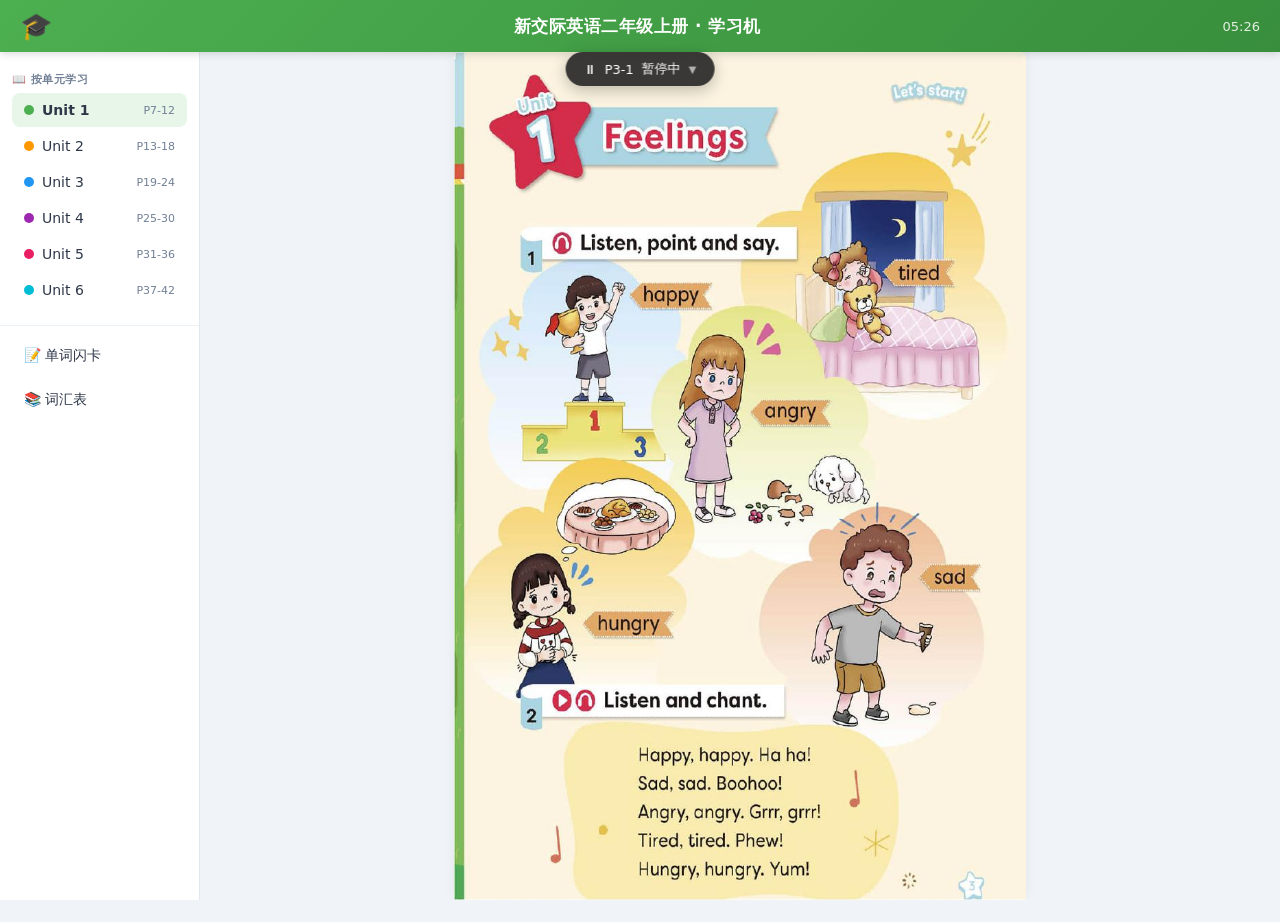
==== 学习机/index.html @ 30597333 "清除跟读录音功能：移除 HTML/CSS/JS 中所有 recorder 相关代码" ====
<!DOCTYPE html>
<html lang="zh-CN">
<head>
  <meta charset="UTF-8">
  <meta name="viewport" content="width=device-width, initial-scale=1.0, viewport-fit=cover">
  <title>🎓 新交际英语二年级上册 · 学习机</title>
  <link rel="stylesheet" href="css/style.css">
  <link rel="stylesheet" href="css/components.css">
</head>
<body>
  <div id="app">
    <!-- ===== 顶部标题栏 ===== -->
    <header id="topbar">
      <span class="logo">🎓</span>
      <h1>新交际英语二年级上册 · 学习机</h1>
      <span id="clock"></span>
    </header>

    <!-- ===== 主体布局 ===== -->
    <div id="main-layout">
      <!-- 左侧导航 -->
      <nav id="sidebar">
        <div class="sidebar-section">
          <div class="sidebar-title">📖 按单元学习</div>
          <ul id="unit-list"></ul>
        </div>
        <div class="sidebar-divider"></div>
        <div class="sidebar-actions">
          <button class="sidebar-btn" id="btn-flashcards">📝 单词闪卡</button>
          <button class="sidebar-btn" id="btn-vocab">📚 词汇表</button>
        </div>
      </nav>

      <!-- 右侧内容区：课本 + 媒体 -->
      <main id="content">
        <div id="textbook-view">
          <!-- 课本区域（由 pdf-viewer.js 渲染） -->
          <div id="pdf-container"></div>
          <!-- 媒体面板（由 pdf-viewer.js 渲染） -->
          <div id="media-panel"></div>
        </div>
      </main>
    </div>

        <!-- ===== 移动端浮动底栏 ===== -->
        <div id="audio-indicator" class="audio-indicator" onclick="toggleIndicatorMenu()">
      <span id="ai-icon">🎵</span>
      <span id="ai-label"></span>
      <span id="ai-time"></span>
      <span id="ai-arrow" style="font-size:10px;opacity:0.6;">▼</span>
    </div>
    <div id="indicator-menu" class="indicator-menu"></div>

    <div id="mobile-bar">
      <button id="mobile-unit-btn" class="mobile-unit-btn">● <span id="mobile-unit-label">Unit 1</span> · <span id="mobile-page-label">P5</span></button>
      <button id="mobile-menu-btn" class="mobile-menu-btn">☰</button>
    </div>

    <!-- ===== 移动端底部弹出面板 ===== -->
    <div id="bottom-sheet">
      <div class="sheet-backdrop" onclick="hideBottomSheet()"></div>
      <div class="sheet-panel">
        <div class="sheet-handle"></div>
        <div id="sheet-unit-list"></div>
        <div id="sheet-actions"></div>
      </div>
    </div>

<!-- ===== 视频侧弹窗 ===== -->
    <div id="video-overlay" class="overlay-hidden">
      <div id="video-overlay-bg"></div>
      <div id="video-overlay-box">
        <button id="video-close" class="overlay-close">✕</button>
        <video id="video-overlay-player" controls playsinline></video>
      </div>
    </div>

    <!-- ===== 单词闪卡叠加层 ===== -->
    <div id="flashcard-overlay" class="overlay-hidden">
      <button id="flashcard-close" class="overlay-close">✕ 返回课本</button>
      <div id="flashcard-content"></div>
    </div>

    <!-- ===== 词汇表叠加层 ===== -->
    <div id="vocab-overlay" class="overlay-hidden">
      <button id="vocab-close" class="overlay-close">✕ 返回课本</button>
      <div id="vocab-content"></div>
    </div>
  </div>

  <script src="js/config.js"></script>
  <script src="js/audio-player.js"></script>
  <script src="js/pdf-viewer.js"></script>
  <script src="js/video-player.js"></script>
  <script src="js/flashcards.js"></script>
  <script src="js/app.js"></script>
</body>
</html>
---- 学习机/css/style.css ----
/* ===== 全局 ===== */
*, *::before, *::after { margin: 0; padding: 0; box-sizing: border-box; }

:root {
  --primary: #4CAF50; --primary-dark: #388E3C; --primary-light: #81C784;
  --accent: #FF9800; --bg: #F0F4F8; --surface: #FFFFFF;
  --text: #2D3748; --text-light: #718096;
  --shadow: 0 2px 12px rgba(0,0,0,0.08); --shadow-lg: 0 8px 30px rgba(0,0,0,0.12);
  --radius: 12px; --radius-sm: 8px;
  --sidebar-w: 200px; --topbar-h: 52px;
  --font-main: 'PingFang SC','Hiragino Sans GB','Microsoft YaHei',system-ui,sans-serif;
  --font-en: 'Chalkboard SE','Comic Sans MS','Arial Rounded MT Bold',sans-serif;
}

html, body { height: 100%; font-family: var(--font-main); font-size: 15px; color: var(--text); background: var(--bg); -webkit-font-smoothing: antialiased; user-select: none; overflow: hidden; }

/* ===== 顶部栏 ===== */
#topbar {
  height: var(--topbar-h); background: linear-gradient(135deg, var(--primary), var(--primary-dark));
  color: #fff; display: flex; align-items: center; justify-content: space-between;
  padding: 0 20px; box-shadow: 0 2px 8px rgba(0,0,0,0.15); position: relative; z-index: 100;
}
#topbar .logo { font-size: 26px; }
#topbar h1 { font-size: 17px; font-weight: 700; letter-spacing: 0.5px; }
#topbar #clock { font-size: 13px; opacity: 0.85; font-variant-numeric: tabular-nums; }

/* ===== 主体布局 ===== */
#main-layout { display: flex; height: calc(100vh - var(--topbar-h)); }

/* ===== 侧边栏 ===== */
#sidebar {
  width: var(--sidebar-w); min-width: var(--sidebar-w);
  background: var(--surface); border-right: 1px solid #E2E8F0;
  overflow-y: auto; padding: 12px 0; display: flex; flex-direction: column;
  z-index: 50;
}
#sidebar::-webkit-scrollbar { width: 4px; }
#sidebar::-webkit-scrollbar-thumb { background: #CBD5E0; border-radius: 2px; }

.sidebar-section { padding: 8px 12px; }
.sidebar-title { font-size: 11px; font-weight: 700; color: var(--text-light); text-transform: uppercase; letter-spacing: 0.5px; margin-bottom: 6px; }
.sidebar-divider { height: 1px; background: #EDF2F7; margin: 8px 0; }

#unit-list { list-style: none; }
#unit-list li {
  padding: 9px 12px; margin: 2px 0; border-radius: var(--radius-sm);
  cursor: pointer; display: flex; align-items: center; gap: 8px;
  font-size: 14px; font-weight: 500; transition: all 0.15s;
}
#unit-list li:hover { background: #F7FAFC; }
#unit-list li.active { background: #E8F5E9; font-weight: 700; }
#unit-list li .dot { width: 10px; height: 10px; border-radius: 50%; flex-shrink: 0; }
#unit-list li .range { font-size: 11px; color: var(--text-light); font-weight: 400; margin-left: auto; }

.sidebar-btn {
  display: block; width: calc(100% - 24px); margin: 3px 12px; padding: 10px 12px;
  border: none; border-radius: var(--radius-sm); background: transparent;
  color: var(--text); font-size: 14px; font-weight: 500; cursor: pointer;
  text-align: left; transition: all 0.15s; font-family: var(--font-main);
}
.sidebar-btn:hover { background: #F7FAFC; }
.sidebar-btn:active { background: #EDF2F7; }
.sidebar-btn.vocab { background: #FFF3E0; color: #E65100; font-weight: 700; }
.sidebar-btn.vocab:hover { background: #FFE0B2; }

/* ===== 内容区 ===== */
#content { flex: 1; display: flex; flex-direction: column; overflow: hidden; background: var(--bg); }

#textbook-view {
  flex: 1; display: flex; flex-direction: column; overflow: hidden;
}

/* ===== 课本容器 ===== */
#pdf-container { flex: 1; display: flex; flex-direction: column; overflow: hidden; }

/* ===== 媒体面板（已废弃，媒体嵌入课本页内） ===== */
#media-panel { display: none; }

/* ===== 滚动条 ===== */
::-webkit-scrollbar { width: 6px; height: 6px; }
::-webkit-scrollbar-track { background: transparent; }
::-webkit-scrollbar-thumb { background: #CBD5E0; border-radius: 3px; }
::-webkit-scrollbar-thumb:hover { background: #A0AEC0; }

/* ===== 移动端响应式 ===== */
@media (max-width: 768px) {
  :root {
    --sidebar-w: 0px;
    --topbar-h: 40px;
  }

  /* 顶栏 */
  #topbar {
    position: absolute; top: 0; left: 0; right: 0; z-index: 200;
    padding: 0 10px; justify-content: center; gap: 6px; height: 32px;
    background: rgba(56,142,60,0.85); backdrop-filter: blur(8px);
    transition: transform 0.3s ease;
  }
  #topbar.hidden { transform: translateY(-100%); }
  #topbar .logo { font-size: 20px; }
  #topbar h1 { font-size: 12px; color: #fff; }
  #topbar #clock { display: none; }

  /* 侧边栏在移动端隐藏（改用浮动底栏+底部面板） */
  #sidebar { display: none; }

  /* 内容区全屏 */
  #main-layout { height: 100vh; }
  #content { height: 100%; }
  #textbook-view { height: 100%; }
  #pdf-container { height: 100%; }

  /* 浮动底栏 */
  #mobile-bar { display: none; }
  #mobile-bar.mobile-visible {
    display: flex !important;
    position: fixed; bottom: 12px; left: 50%; transform: translateX(-50%);
    z-index: 500; gap: 6px; align-items: center;
    background: rgba(30,30,30,0.85); backdrop-filter: blur(12px);
    border-radius: 22px; padding: 4px 6px;
    box-shadow: 0 4px 20px rgba(0,0,0,0.3);
    transition: opacity 0.3s ease, transform 0.3s ease;
  }
  #mobile-bar.fading { opacity: 0.3; transform: translateX(-50%) translateY(4px); }

  .mobile-unit-btn {
    display: flex; align-items: center; gap: 4px;
    padding: 7px 14px; border: none; border-radius: 18px;
    background: rgba(255,255,255,0.12); color: #fff;
    font-size: 13px; font-weight: 600; cursor: pointer;
    font-family: var(--font-main); white-space: nowrap;
  }
  .mobile-unit-btn:active { background: rgba(255,255,255,0.25); }

  .mobile-menu-btn {
    width: 34px; height: 34px; border: none; border-radius: 50%;
    background: var(--primary); color: #fff; font-size: 16px;
    cursor: pointer; display: flex; align-items: center; justify-content: center;
  }

  /* 底部弹出面板 */
  #bottom-sheet {
    position: fixed; inset: 0; z-index: 600;
    pointer-events: none; opacity: 0; transition: opacity 0.2s;
  }
  #bottom-sheet.open { pointer-events: auto; opacity: 1; }

  .sheet-backdrop {
    position: fixed; inset: 0; z-index: 600;
    background: rgba(0,0,0,0.4);
  }
  .sheet-panel {
    position: fixed; bottom: 0; left: 0; right: 0; z-index: 601;
    background: var(--surface); border-radius: 18px 18px 0 0;
    padding: 12px 16px calc(12px + env(safe-area-inset-bottom, 0px)) 16px;
    box-shadow: 0 -4px 20px rgba(0,0,0,0.15);
    max-height: 65vh; overflow-y: auto;
    animation: sheetUp 0.25s ease;
  }
  @keyframes sheetUp { from { transform: translateY(100%); } to { transform: translateY(0); } }

  .sheet-handle {
    width: 36px; height: 4px; background: #D1D5DB;
    border-radius: 2px; margin: 0 auto 12px auto;
  }

  /* 面板内单元列表 */
  #sheet-unit-list {
    display: flex; flex-direction: column; gap: 4px; margin-bottom: 12px;
  }
  .sheet-unit-item {
    display: flex; align-items: center; gap: 10px;
    padding: 12px 14px; border-radius: 12px; cursor: pointer;
    font-size: 15px; font-weight: 600; border: none; background: #F7FAFC;
    font-family: var(--font-main); text-align: left; width: 100%;
  }
  .sheet-unit-item:active { background: #EDF2F7; }
  .sheet-unit-item .dot { width: 10px; height: 10px; border-radius: 50%; flex-shrink: 0; }
  .sheet-unit-item .name { flex: 1; }
  .sheet-unit-item .range { font-size: 12px; color: var(--text-light); font-weight: 400; }

  /* 面板内功能按钮 */
  #sheet-actions {
    display: flex; gap: 8px; padding-top: 8px;
    border-top: 1px solid #EDF2F7;
  }
  .sheet-action-btn {
    flex: 1; padding: 10px; border-radius: 12px; border: none;
    font-size: 13px; font-weight: 600; cursor: pointer;
    font-family: var(--font-main); text-align: center;
    background: #F7FAFC;
  }
  .sheet-action-btn:active { background: #EDF2F7; }

  /* 课本页内嵌媒体 → 浮动胶囊 */
  .pdf-page-wrap { position: relative; touch-action: pan-y; }
  .page-media-bar {
    position: absolute; bottom: 8px; left: 8px; right: 8px;
    background: rgba(255,255,255,0.85); backdrop-filter: blur(10px);
    border-radius: 14px; padding: 6px 10px; gap: 4px;
    margin-bottom: 0; box-shadow: 0 2px 12px rgba(0,0,0,0.12);
    z-index: 10;
  }

  /* 课本工具栏 */
  .pdf-toolbar { padding: 3px 6px; gap: 4px; }
  .pdf-toolbar button { width: 28px; height: 28px; font-size: 12px; }
  .pdf-toolbar .page-info { font-size: 11px; min-width: 60px; }

  /* 页码小格 */
  .pdf-page-mini { display: none; }
  .pdf-page-img-wrap { padding: 0; }
  .pdf-page-img-wrap img { border-radius: 0; }

  /* 媒体条内元素 */
  .pmb-track { padding: 4px 6px; gap: 4px; border-radius: 8px; }
  .pmb-play { width: 30px; height: 30px; font-size: 13px; }
  .pmb-label { font-size: 10px; min-width: 40px; }
  .pmb-time { font-size: 9px; min-width: 55px; }
  .pmb-progress { min-width: 30px; height: 4px; }
  .pmb-progress::-webkit-slider-thumb { width: 16px; height: 16px; }

  /* 叠加层 */
  #flashcard-content, #vocab-content {
    width: 100%; max-width: 100%; border-radius: 0; padding: 16px;
  }
  .overlay-close { top: 8px; right: 10px; font-size: 14px; padding: 6px 12px; }

  /* 闪卡 */
  .fc-scene { width: 240px; height: 160px; }
  .fc-front .word-en { font-size: 26px; }
  .fc-back .word-cn { font-size: 20px; }

  /* 词汇表 */
  .vocab-unit h3 { font-size: 13px; }
  .vocab-table { font-size: 12px; }
  .vocab-unit-play { width: 28px; height: 28px; font-size: 14px; }

  /* 录音 */
}

/* ===== 平板中等屏幕 ===== */
@media (min-width: 769px) and (max-width: 1024px) {
  :root { --sidebar-w: 160px; }
  #topbar h1 { font-size: 15px; }
}
---- 学习机/css/components.css ----
/* ===== 课本翻页 ===== */
.pdf-toolbar {
  display: flex; align-items: center; justify-content: center; gap: 12px;
  padding: 6px 0; flex-shrink: 0; background: var(--surface); border-bottom: 1px solid #EDF2F7;
}
.pdf-toolbar button {
  width: 34px; height: 34px; border-radius: 50%; border: none;
  background: var(--surface); color: var(--text); font-size: 15px; cursor: pointer;
  display: flex; align-items: center; justify-content: center;
  box-shadow: 0 1px 3px rgba(0,0,0,0.1); transition: all 0.15s;
}
.pdf-toolbar button:hover { background: var(--primary); color: #fff; }
.pdf-toolbar button:disabled { opacity: 0.25; cursor: not-allowed; }
.pdf-toolbar .page-info { font-size: 14px; font-weight: 700; min-width: 90px; text-align: center; }
.pdf-toolbar .zoom-group { display: flex; gap: 3px; margin-left: 12px; }
.pdf-toolbar .zoom-btn { width: auto; padding: 0 10px; border-radius: 4px; font-size: 12px; font-weight: 600; }
.pdf-toolbar .zoom-btn.active { background: var(--primary); color: #fff; }

.pdf-page-wrap {
  flex: 1; display: flex; flex-direction: column; align-items: center; overflow: hidden; width: 100%; height: 100%;
}
.pdf-page-img-wrap {
  flex: 1; display: flex; align-items: center; justify-content: center;
  padding: 0; width: 100%; min-height: 0;
}
.pdf-page-img-wrap img {
  border-radius: 6px 6px 0 0; box-shadow: 0 -2px 12px rgba(0,0,0,0.06);
  transition: transform 0.2s; width: 100%; height: 100%; object-fit: contain;
}

/* 页码小格导航 */
.pdf-page-mini {
  display: flex; gap: 2px; padding: 4px 12px; flex-wrap: wrap; justify-content: center;
  flex-shrink: 0; background: var(--surface); border-top: 1px solid #EDF2F7;
}
.pdf-page-mini button {
  width: 28px; height: 24px; border: none; border-radius: 3px;
  font-size: 11px; cursor: pointer; background: #F7FAFC; color: var(--text);
  transition: all 0.1s; font-family: var(--font-main);
}
.pdf-page-mini button:hover { background: #E2E8F0; }
.pdf-page-mini button.current { background: var(--primary); color: #fff; font-weight: 700; }

/* ===== 媒体面板 ===== */
.media-section { margin-bottom: 10px; }
.media-section:last-child { margin-bottom: 0; }
.media-section-title {
  font-size: 12px; font-weight: 700; color: var(--text-light); margin-bottom: 6px;
  display: flex; align-items: center; gap: 6px;
}

/* 迷你播放栏 */
.media-mini-player {
  display: flex; align-items: center; gap: 10px; background: #F7FAFC;
  border-radius: var(--radius-sm); padding: 8px 14px; flex-wrap: wrap;
}
.media-mini-player .play-btn {
  width: 38px; height: 38px; border-radius: 50%; border: none;
  background: var(--primary); color: #fff; font-size: 16px; cursor: pointer;
  flex-shrink: 0; transition: all 0.15s;
}
.media-mini-player .play-btn:hover { background: var(--primary-dark); transform: scale(1.05); }
.media-mini-player .track-label {
  font-size: 13px; font-weight: 600; min-width: 70px; flex-shrink: 0;
}
.media-mini-player .progress-slider {
  flex: 1; min-width: 80px; -webkit-appearance: none; height: 4px;
  background: #E2E8F0; border-radius: 2px; outline: none;
}
.media-mini-player .progress-slider::-webkit-slider-thumb {
  -webkit-appearance: none; width: 14px; height: 14px; border-radius: 50%;
  background: var(--primary); cursor: pointer;
}
.media-mini-player .time-text {
  font-size: 12px; color: var(--text-light); font-variant-numeric: tabular-nums; min-width: 80px; text-align: center;
}
.media-mini-player .speed-group { display: flex; gap: 2px; }
.media-mini-player .speed-btn {
  padding: 2px 8px; border: 1px solid #E2E8F0; border-radius: 3px;
  background: #fff; font-size: 11px; font-weight: 600; cursor: pointer; color: var(--text-light);
}
.media-mini-player .speed-btn.active { background: var(--primary); color: #fff; border-color: var(--primary); }
.media-mini-player .vol-slider {
  width: 70px; -webkit-appearance: none; height: 3px; background: #E2E8F0; border-radius: 2px; outline: none;
}
.media-mini-player .vol-slider::-webkit-slider-thumb {
  -webkit-appearance: none; width: 12px; height: 12px; border-radius: 50%; background: var(--primary); cursor: pointer; }

/* 页面音频列表 */
.media-audio-list {
  display: flex; gap: 6px; flex-wrap: wrap;
}
.media-audio-chip {
  padding: 5px 12px; border-radius: 16px; border: none;
  background: #EDF2F7; font-size: 12px; font-weight: 600; cursor: pointer;
  transition: all 0.15s; font-family: var(--font-main); color: var(--text);
}
.media-audio-chip:hover { background: #E2E8F0; }
.media-audio-chip.playing { background: var(--primary); color: #fff; }
.media-audio-chip.current-page { background: #E8F5E9; border: 1.5px solid var(--primary); }

/* 视频缩略卡 */
.video-thumb-cards { display: flex; gap: 10px; flex-wrap: wrap; }
.video-thumb-card {
  display: flex; align-items: center; gap: 8px; padding: 8px 14px;
  border-radius: var(--radius-sm); background: linear-gradient(135deg, #667eea, #764ba2);
  color: #fff; cursor: pointer; transition: all 0.15s; font-size: 13px; font-weight: 600;
}
.video-thumb-card:hover { transform: translateY(-1px); box-shadow: var(--shadow); }
.video-thumb-card .vc-icon { font-size: 22px; }

/* ===== 叠加层 ===== */
.overlay-hidden { display: none !important; }
.overlay-active {
  position: fixed; inset: 0; z-index: 200;
  display: flex; align-items: center; justify-content: center;
  background: rgba(0,0,0,0.5);
}

.overlay-close {
  position: absolute; top: 16px; right: 16px; z-index: 210;
  padding: 8px 16px; border-radius: var(--radius-sm); border: none;
  background: rgba(0,0,0,0.6); color: #fff; font-size: 14px; font-weight: 600; cursor: pointer;
  transition: background 0.15s;
}
.overlay-close:hover { background: rgba(0,0,0,0.8); }

/* 视频侧弹窗 */
#video-overlay {
  position: fixed; inset: 0; z-index: 200; display: flex;
  align-items: center; justify-content: center;
}
#video-overlay-bg {
  position: absolute; inset: 0; background: rgba(0,0,0,0.7);
}
#video-overlay-box {
  position: relative; background: #1A202C; border-radius: var(--radius);
  padding: 12px; max-width: 560px; box-shadow: -4px 0 20px rgba(0,0,0,0.3);
}
#video-overlay-player { max-width: 100%; max-height: 100%; border-radius: 6px; }

/* 闪卡 + 录音 + 词汇表叠加层内容 */
#flashcard-content, #vocab-content {
  background: var(--bg); border-radius: var(--radius); padding: 24px;
  max-width: 700px; width: 90%; max-height: 85vh; overflow-y: auto;
  box-shadow: var(--shadow-lg); z-index: 201; position: relative;
}

/* ===== 空状态 ===== */
.empty-state {
  flex: 1; display: flex; flex-direction: column; align-items: center;
  justify-content: center; color: var(--text-light); gap: 10px; padding: 20px;
}
.empty-state .icon { font-size: 48px; opacity: 0.5; }
.empty-state .msg { font-size: 14px; }

/* ===== 词汇表 ===== */
.vocab-unit { margin-bottom: 20px; }
.vocab-unit h3 { font-size: 15px; font-weight: 700; padding: 6px 10px; border-radius: var(--radius-sm); margin-bottom: 6px; display: flex; align-items: center; gap: 8px; }
.vocab-table { width: 100%; border-collapse: collapse; font-size: 14px; }
.vocab-table th, .vocab-table td { padding: 6px 10px; text-align: left; border-bottom: 1px solid #EDF2F7; }
.vocab-table th { font-size: 11px; color: var(--text-light); font-weight: 700; background: #F7FAFC; }
.vocab-table .vocab-en { font-family: var(--font-en); font-weight: 600; font-size: 15px; }
.vocab-table .vocab-sound-btn { background: none; border: none; font-size: 16px; cursor: pointer; padding: 4px 6px; border-radius: 4px; }
.vocab-table .vocab-sound-btn:hover { background: #E3F2FD; }

/* ===== 闪卡样式（内嵌在叠加层中） ===== */
.fc-container { display: flex; flex-direction: column; align-items: center; padding: 10px 0; }
.fc-controls { display: flex; align-items: center; gap: 10px; margin-bottom: 14px; flex-wrap: wrap; justify-content: center; }
.fc-controls select, .fc-controls .filter-btn {
  padding: 6px 14px; border-radius: var(--radius-sm); border: 1px solid #E2E8F0;
  background: var(--surface); font-size: 13px; font-family: var(--font-main); cursor: pointer;
}
.fc-controls .filter-btn.active { background: var(--primary); color: #fff; border-color: var(--primary); }

.fc-scene { width: 300px; height: 200px; perspective: 800px; cursor: pointer; margin: 10px 0; }
.fc-card { position: relative; width: 100%; height: 100%; transition: transform 0.5s ease; transform-style: preserve-3d; }
.fc-card.flipped { transform: rotateY(180deg); }
.fc-face { position: absolute; width: 100%; height: 100%; backface-visibility: hidden; border-radius: var(--radius); display: flex; flex-direction: column; align-items: center; justify-content: center; box-shadow: var(--shadow-lg); }
.fc-front { background: linear-gradient(135deg, #667eea, #764ba2); color: #fff; }
.fc-front .word-en { font-family: var(--font-en); font-size: 34px; font-weight: 700; margin-bottom: 6px; }
.fc-front .word-emoji { font-size: 44px; }
.fc-back { background: var(--surface); color: var(--text); transform: rotateY(180deg); }
.fc-back .word-cn { font-size: 26px; font-weight: 700; margin-bottom: 4px; }
.fc-back .word-en-small { font-size: 16px; color: var(--text-light); font-family: var(--font-en); }

.fc-nav { display: flex; align-items: center; gap: 16px; margin-top: 12px; }
.fc-nav button { width: 40px; height: 40px; border-radius: 50%; border: none; background: var(--surface); color: var(--text); font-size: 16px; cursor: pointer; box-shadow: 0 2px 6px rgba(0,0,0,0.1); transition: all 0.15s; }
.fc-nav button:hover { background: var(--primary); color: #fff; }
.fc-nav .counter { font-size: 13px; color: var(--text-light); font-weight: 500; }
.fc-actions { display: flex; gap: 6px; margin-top: 10px; }
.fc-actions button { padding: 6px 14px; border-radius: var(--radius-sm); border: none; font-size: 13px; font-weight: 600; cursor: pointer; font-family: var(--font-main); }
.fc-actions .btn-sound { background: #E3F2FD; color: #1565C0; }
.fc-actions .btn-auto { background: #FFF3E0; color: #E65100; }
.fc-actions .btn-auto.active { background: #E65100; color: #fff; }

/* ===== 页面内嵌媒体条 ===== */
.page-media-bar {
  width: 100%;
  display: flex;
  flex-direction: column;
  gap: 4px;
  padding: 10px 14px 12px 14px;
  background: #fff;
  border-radius: 0 0 8px 8px;
  box-shadow: 0 4px 16px rgba(0,0,0,0.08);
  flex-shrink: 0;
  margin-bottom: 4px;
}

.pmb-track {
  display: flex;
  align-items: center;
  gap: 10px;
  padding: 6px 12px;
  border-radius: 10px;
  background: #F7FAFC;
  transition: background 0.2s ease;
}

.pmb-track.pmb-video {
  cursor: pointer;
  background: linear-gradient(135deg, #EDE7F6, #E3F2FD);
}

.pmb-track.pmb-video:hover {
  background: linear-gradient(135deg, #D1C4E9, #BBDEFB);
}

.pmb-play {
  width: 34px;
  height: 34px;
  border-radius: 50%;
  border: none;
  background: var(--primary);
  color: #fff;
  font-size: 14px;
  cursor: pointer;
  flex-shrink: 0;
  display: flex;
  align-items: center;
  justify-content: center;
  transition: all 0.15s ease;
}

.pmb-play:hover {
  background: var(--primary-dark);
  transform: scale(1.08);
}

.pmb-label {
  font-size: 13px;
  font-weight: 600;
  min-width: 80px;
  flex-shrink: 0;
  color: var(--text);
}

.pmb-progress {
  flex: 1;
  min-width: 60px;
  -webkit-appearance: none;
  height: 5px;
  background: #E2E8F0;
  border-radius: 3px;
  outline: none;
  cursor: pointer;
}

.pmb-progress::-webkit-slider-thumb {
  -webkit-appearance: none;
  width: 14px;
  height: 14px;
  border-radius: 50%;
  background: var(--primary);
  cursor: pointer;
}

.pmb-time {
  font-size: 12px;
  color: var(--text-light);
  font-variant-numeric: tabular-nums;
  min-width: 100px;
  text-align: right;
  flex-shrink: 0;
}


/* 词汇表单元播放按钮 */
.vocab-unit-play {
  width: 32px; height: 32px; border-radius: 50%; border: none;
  background: #E3F2FD; color: #1565C0; font-size: 16px;
  cursor: pointer; flex-shrink: 0; transition: all 0.15s;
  display: flex; align-items: center; justify-content: center;
}
.vocab-unit-play:hover { background: #BBDEFB; transform: scale(1.1); }

/* 侧边栏按钮容器 */
.sidebar-actions { display: flex; flex-direction: column; }

/* 浮动音频指示器 */
.audio-indicator {
  display: none;
  position: fixed; top: 52px; left: 50%; transform: translateX(-50%);
  z-index: 400; padding: 8px 18px; border-radius: 20px;
  background: rgba(30,30,30,0.88); backdrop-filter: blur(12px);
  color: #fff; font-size: 13px; font-family: var(--font-main);
  align-items: center; gap: 8px; white-space: nowrap;
  box-shadow: 0 4px 16px rgba(0,0,0,0.25);
  cursor: pointer; user-select: none;
}
.audio-indicator.open { border-radius: 18px 18px 4px 4px; }

/* 指示器二级菜单 */
.indicator-menu {
  display: none;
  position: fixed; top: 88px; left: 50%; transform: translateX(-50%);
  z-index: 399; padding: 8px; border-radius: 4px 4px 14px 14px;
  background: rgba(30,30,30,0.88); backdrop-filter: blur(12px);
  color: #fff; font-size: 13px; font-family: var(--font-main);
  box-shadow: 0 4px 16px rgba(0,0,0,0.25);
  flex-direction: column; gap: 2px; min-width: 180px;
}
.indicator-menu.open { display: flex; }

.im-item {
  display: block; width: 100%; padding: 8px 14px; border: none;
  border-radius: 6px; background: rgba(255,255,255,0.1);
  color: #fff; font-size: 12px; cursor: pointer;
  font-family: var(--font-main); text-align: left;
  white-space: nowrap; transition: background 0.15s;
}
.im-item:hover { background: rgba(255,255,255,0.2); }
.im-item.im-video { background: rgba(100,100,255,0.2); }
.im-item.im-video:hover { background: rgba(100,100,255,0.35); }

@media (max-width: 768px) {
  .audio-indicator { top: 38px; font-size: 12px; padding: 6px 14px; }
  .indicator-menu { top: 72px; }
}
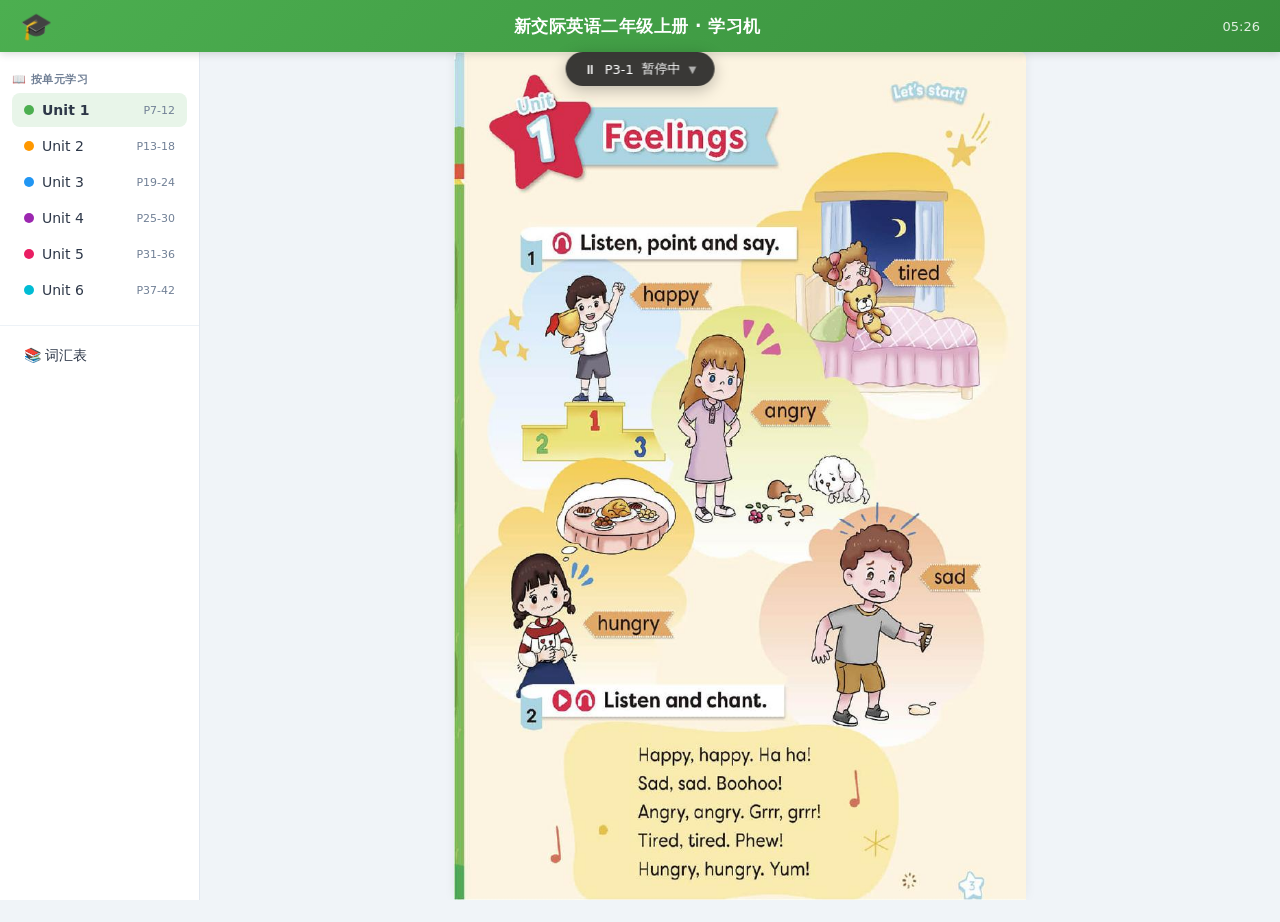
==== commit 5d0ba30f: "清除单词闪卡功能：移除 HTML/CSS/JS 中所有 flashcard 相关代码" ====
--- a/学习机/index.html
+++ b/学习机/index.html
@@ -26,7 +26,6 @@
         </div>
         <div class="sidebar-divider"></div>
         <div class="sidebar-actions">
-          <button class="sidebar-btn" id="btn-flashcards">📝 单词闪卡</button>
           <button class="sidebar-btn" id="btn-vocab">📚 词汇表</button>
         </div>
       </nav>
@@ -75,15 +74,9 @@
       </div>
     </div>
 
-    <!-- ===== 单词闪卡叠加层 ===== -->
-    <div id="flashcard-overlay" class="overlay-hidden">
-      <button id="flashcard-close" class="overlay-close">✕ 返回课本</button>
-      <div id="flashcard-content"></div>
-    </div>
-
     <!-- ===== 词汇表叠加层 ===== -->
     <div id="vocab-overlay" class="overlay-hidden">
-      <button id="vocab-close" class="overlay-close">✕ 返回课本</button>
+      <button id="vocab-close" class="overlay-close" onclick="this.parentElement.className='overlay-hidden';try{stopAllAudio()}catch(e){}">✕ 返回课本</button>
       <div id="vocab-content"></div>
     </div>
   </div>
@@ -92,7 +85,6 @@
   <script src="js/audio-player.js"></script>
   <script src="js/pdf-viewer.js"></script>
   <script src="js/video-player.js"></script>
-  <script src="js/flashcards.js"></script>
   <script src="js/app.js"></script>
 </body>
 </html>
--- a/学习机/css/style.css
+++ b/学习机/css/style.css
@@ -221,15 +221,10 @@
   .pmb-progress::-webkit-slider-thumb { width: 16px; height: 16px; }
 
   /* 叠加层 */
-  #flashcard-content, #vocab-content {
+  #vocab-content {
     width: 100%; max-width: 100%; border-radius: 0; padding: 16px;
   }
   .overlay-close { top: 8px; right: 10px; font-size: 14px; padding: 6px 12px; }
-
-  /* 闪卡 */
-  .fc-scene { width: 240px; height: 160px; }
-  .fc-front .word-en { font-size: 26px; }
-  .fc-back .word-cn { font-size: 20px; }
 
   /* 词汇表 */
   .vocab-unit h3 { font-size: 13px; }
--- a/学习机/css/components.css
+++ b/学习机/css/components.css
@@ -139,8 +139,8 @@
 }
 #video-overlay-player { max-width: 100%; max-height: 100%; border-radius: 6px; }
 
-/* 闪卡 + 录音 + 词汇表叠加层内容 */
-#flashcard-content, #vocab-content {
+/* 词汇表叠加层内容 */
+#vocab-content {
   background: var(--bg); border-radius: var(--radius); padding: 24px;
   max-width: 700px; width: 90%; max-height: 85vh; overflow-y: auto;
   box-shadow: var(--shadow-lg); z-index: 201; position: relative;
@@ -163,37 +163,6 @@
 .vocab-table .vocab-en { font-family: var(--font-en); font-weight: 600; font-size: 15px; }
 .vocab-table .vocab-sound-btn { background: none; border: none; font-size: 16px; cursor: pointer; padding: 4px 6px; border-radius: 4px; }
 .vocab-table .vocab-sound-btn:hover { background: #E3F2FD; }
-
-/* ===== 闪卡样式（内嵌在叠加层中） ===== */
-.fc-container { display: flex; flex-direction: column; align-items: center; padding: 10px 0; }
-.fc-controls { display: flex; align-items: center; gap: 10px; margin-bottom: 14px; flex-wrap: wrap; justify-content: center; }
-.fc-controls select, .fc-controls .filter-btn {
-  padding: 6px 14px; border-radius: var(--radius-sm); border: 1px solid #E2E8F0;
-  background: var(--surface); font-size: 13px; font-family: var(--font-main); cursor: pointer;
-}
-.fc-controls .filter-btn.active { background: var(--primary); color: #fff; border-color: var(--primary); }
-
-.fc-scene { width: 300px; height: 200px; perspective: 800px; cursor: pointer; margin: 10px 0; }
-.fc-card { position: relative; width: 100%; height: 100%; transition: transform 0.5s ease; transform-style: preserve-3d; }
-.fc-card.flipped { transform: rotateY(180deg); }
-.fc-face { position: absolute; width: 100%; height: 100%; backface-visibility: hidden; border-radius: var(--radius); display: flex; flex-direction: column; align-items: center; justify-content: center; box-shadow: var(--shadow-lg); }
-.fc-front { background: linear-gradient(135deg, #667eea, #764ba2); color: #fff; }
-.fc-front .word-en { font-family: var(--font-en); font-size: 34px; font-weight: 700; margin-bottom: 6px; }
-.fc-front .word-emoji { font-size: 44px; }
-.fc-back { background: var(--surface); color: var(--text); transform: rotateY(180deg); }
-.fc-back .word-cn { font-size: 26px; font-weight: 700; margin-bottom: 4px; }
-.fc-back .word-en-small { font-size: 16px; color: var(--text-light); font-family: var(--font-en); }
-
-.fc-nav { display: flex; align-items: center; gap: 16px; margin-top: 12px; }
-.fc-nav button { width: 40px; height: 40px; border-radius: 50%; border: none; background: var(--surface); color: var(--text); font-size: 16px; cursor: pointer; box-shadow: 0 2px 6px rgba(0,0,0,0.1); transition: all 0.15s; }
-.fc-nav button:hover { background: var(--primary); color: #fff; }
-.fc-nav .counter { font-size: 13px; color: var(--text-light); font-weight: 500; }
-.fc-actions { display: flex; gap: 6px; margin-top: 10px; }
-.fc-actions button { padding: 6px 14px; border-radius: var(--radius-sm); border: none; font-size: 13px; font-weight: 600; cursor: pointer; font-family: var(--font-main); }
-.fc-actions .btn-sound { background: #E3F2FD; color: #1565C0; }
-.fc-actions .btn-auto { background: #FFF3E0; color: #E65100; }
-.fc-actions .btn-auto.active { background: #E65100; color: #fff; }
-
 /* ===== 页面内嵌媒体条 ===== */
 .page-media-bar {
   width: 100%;
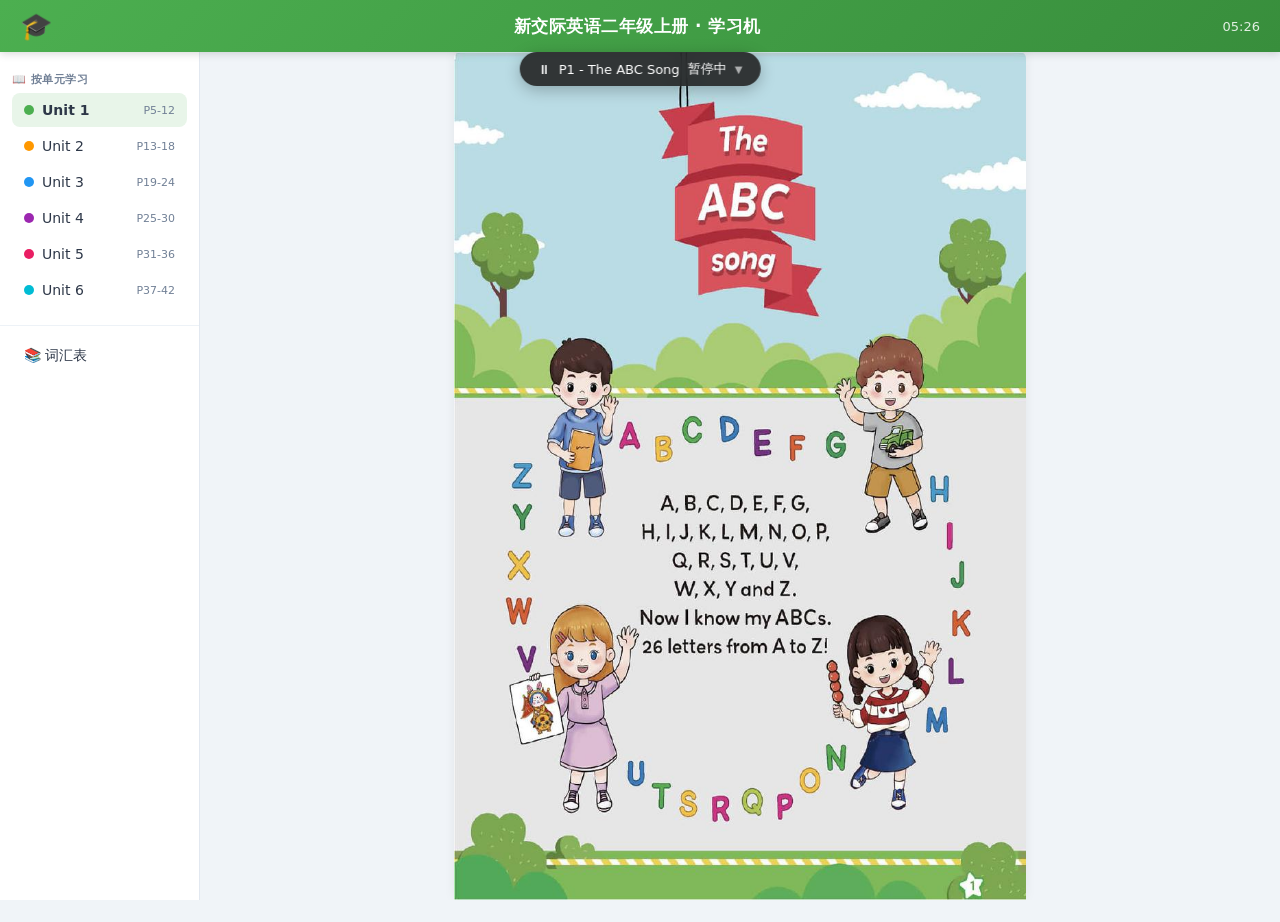
==== commit f3c0ccdb: "JS/CSS版本号升至v=3强制刷新缓存" ====
--- a/学习机/index.html
+++ b/学习机/index.html
@@ -4,8 +4,8 @@
   <meta charset="UTF-8">
   <meta name="viewport" content="width=device-width, initial-scale=1.0, viewport-fit=cover">
   <title>🎓 新交际英语二年级上册 · 学习机</title>
-  <link rel="stylesheet" href="css/style.css">
-  <link rel="stylesheet" href="css/components.css">
+  <link rel="stylesheet" href="css/style.css?v=3">
+  <link rel="stylesheet" href="css/components.css?v=3">
 </head>
 <body>
   <div id="app">
@@ -26,7 +26,7 @@
         </div>
         <div class="sidebar-divider"></div>
         <div class="sidebar-actions">
-          <button class="sidebar-btn" id="btn-vocab">📚 词汇表</button>
+          <button class="sidebar-btn" id="btn-vocab" onclick="document.getElementById('vocab-overlay').className='overlay-active';renderVocab()">📚 词汇表</button>
         </div>
       </nav>
 
@@ -81,10 +81,10 @@
     </div>
   </div>
 
-  <script src="js/config.js"></script>
-  <script src="js/audio-player.js"></script>
-  <script src="js/pdf-viewer.js"></script>
-  <script src="js/video-player.js"></script>
-  <script src="js/app.js"></script>
+  <script src="js/config.js?v=3"></script>
+  <script src="js/audio-player.js?v=3"></script>
+  <script src="js/pdf-viewer.js?v=3"></script>
+  <script src="js/video-player.js?v=3"></script>
+  <script src="js/app.js?v=3"></script>
 </body>
 </html>
--- a/学习机/css/components.css
+++ b/学习机/css/components.css
@@ -160,7 +160,7 @@
 .vocab-table { width: 100%; border-collapse: collapse; font-size: 14px; }
 .vocab-table th, .vocab-table td { padding: 6px 10px; text-align: left; border-bottom: 1px solid #EDF2F7; }
 .vocab-table th { font-size: 11px; color: var(--text-light); font-weight: 700; background: #F7FAFC; }
-.vocab-table .vocab-en { font-family: var(--font-en); font-weight: 600; font-size: 15px; }
+.vocab-table .vocab-en { font-family: -apple-system,BlinkMacSystemFont,"Segoe UI",Helvetica,Arial,sans-serif; font-weight: 600; font-size: 15px; }
 .vocab-table .vocab-sound-btn { background: none; border: none; font-size: 16px; cursor: pointer; padding: 4px 6px; border-radius: 4px; }
 .vocab-table .vocab-sound-btn:hover { background: #E3F2FD; }
 /* ===== 页面内嵌媒体条 ===== */
